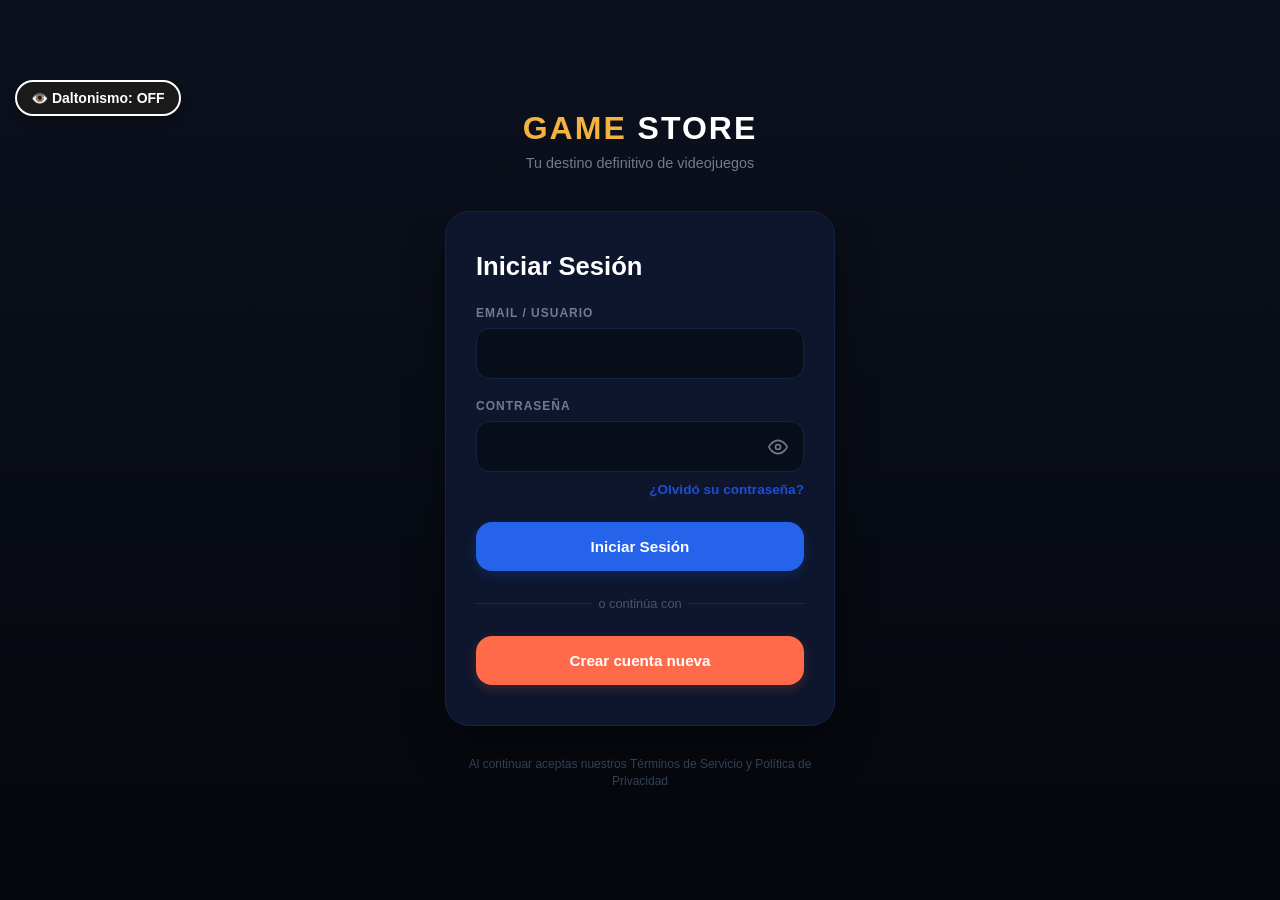
==== html/index.html @ 2970799a "Proyecto completo GAMESTORE" ====
<!DOCTYPE html>
<html lang="es">

<head>
    <meta charset="UTF-8">
    <meta name="viewport" content="width=device-width, initial-scale=1.0">

    <title>GAMESTORE - Iniciar Sesión</title>
    <link rel="stylesheet" href="../estilos/estilo_global.css">
    <link rel="stylesheet" href="../estilos/estilo_inicio.css">
</head>

<body>

    <div class="container">

        <div class="brand">
            <h1 class="logo">
                <span class="yellow">GAME</span>
                <span class="white">STORE</span>
            </h1>

            <p class="slogan">
                Tu destino definitivo de videojuegos
            </p>
        </div>


        <div class="login-card">

            <h2 class="title">
                Iniciar Sesión
            </h2>


            <form
                id="formLogin"
                action="../php/procesar_login2.php"
                method="POST"
            >

                <!-- USUARIO O CORREO -->
                <div class="input-group">

                    <label for="username">
                        Email / Usuario
                    </label>

                    <div class="input-wrapper">

                        <input
                            type="text"
                            id="username"
                            name="login_input"
                            autocomplete="username"
                            required
                        >

                    </div>

                </div>


                <!-- CONTRASEÑA -->
                <div class="input-group">

                    <label for="password">
                        Contraseña
                    </label>

                    <div class="input-wrapper">

                        <input
                            type="password"
                            id="password"
                            name="contrasena"
                            autocomplete="current-password"
                            required
                        >


                        <span
                            class="toggle-password"
                            id="mostrarPassword"
                            title="Mostrar contraseña"
                        >

                            <svg
                                xmlns="http://www.w3.org/2000/svg"
                                width="20"
                                height="20"
                                viewBox="0 0 24 24"
                                fill="none"
                                stroke="currentColor"
                                stroke-width="2"
                                stroke-linecap="round"
                                stroke-linejoin="round"
                            >

                                <path
                                    d="M1 12s4-8 11-8 11 8 11 8-4 8-11 8-11-8-11-8z"
                                ></path>

                                <circle
                                    cx="12"
                                    cy="12"
                                    r="3"
                                ></circle>

                            </svg>

                        </span>

                    </div>

                </div>


                <!-- RECUPERAR CONTRASEÑA -->
                <a
                    href="#"
                    class="forgot-password"
                    id="btnOlvidePassword"
                >
                    ¿Olvidó su contraseña?
                </a>


                <!-- BOTÓN LOGIN -->
                <button
                    type="submit"
                    class="btn btn-primary"
                    id="btnLogin"
                >
                    Iniciar Sesión
                </button>


                <div class="divider">
                    o continúa con
                </div>


                <!-- CREAR CUENTA -->
                <button
                    type="button"
                    class="btn btn-secondary"
                    id="btnCrearCuenta"
                >
                    Crear cuenta nueva
                </button>

            </form>

        </div>


        <p class="footer-text">

            Al continuar aceptas nuestros
            Términos de Servicio y
            Política de Privacidad

        </p>

    </div>


    <!-- JAVASCRIPT -->

    <script src="../javascript/inicio.js"></script>
    <script src="../javascript/daltonismo.js"></script>

</body>

</html>
---- estilos/estilo_global.css ----
/* ===================================================
   DISEÑO RESPONSIVO (Adaptabilidad a todas las pantallas)
   =================================================== */
html {
  font-size: 100%;
  box-sizing: border-box;
}

*, *:before, *:after {
  box-sizing: inherit;
}

/* Imágenes y videos adaptables */
img, video, iframe {
  max-width: 100%;
  height: auto;
}

/* Contenedores flexibles */
.container, .wrapper, main {
  width: 100%;
  max-width: 1200px;
  margin: 0 auto;
  padding: 0 15px;
}

/* Tablas con desplazamiento horizontal en celulares */
.table-responsive {
  width: 100%;
  overflow-x: auto;
  -webkit-overflow-scrolling: touch;
}

/* Media Queries para pantallas pequeñas (Celulares) */
@media screen and (max-width: 768px) {
  body {
    font-size: 15px;
  }

  /* Si usas grillas o columnas, las convierte a 1 sola columna en móvil */
  .row, .grid, .flex-container {
    flex-direction: column !important;
    display: block !important;
  }

  .col, [class*="col-"] {
    width: 100% !important;
    margin-bottom: 15px;
  }
}

/* ===================================================
   BOTÓN Y MODO DALTONISMO
   =================================================== */

/* Botón flotante en la esquina superior izquierda */
.btn-daltonismo {
  position: fixed;
  top: 80px;
  left: 15px;
  z-index: 99999;
  background-color: #1a1a1a;
  color: #ffffff;
  border: 2px solid #ffffff;
  padding: 8px 14px;
  font-size: 14px;
  font-weight: bold;
  border-radius: 20px;
  cursor: pointer;
  box-shadow: 0px 4px 10px rgba(0, 0, 0, 0.3);
  transition: all 0.3s ease;
}

.btn-daltonismo:hover {
  background-color: #333333;
  transform: scale(1.05);
}

/* Estilos aplicados cuando el modo daltonismo está activo */
body.modo-daltonismo {
  /* Filtro de alto contraste para diferenciar tonos rojos/verdes */
  filter: contrast(125%) saturate(140%);
}

/* Ajustes visuales directos a botones e hipervínculos durante el modo activo */
body.modo-daltonismo a {
  text-decoration: underline !important;
  font-weight: bold;
}

body.modo-daltonismo button,
body.modo-daltonismo .btn {
  border: 2px solid #000000 !important;
}
/* ===================================================
   FOOTER TIPO STEAM
   =================================================== */
.steam-footer {
  background-color: #171d25;
  color: #8f98a0;
  font-family: inherit;
  font-size: 12px;
  padding: 40px 20px;
  margin-top: 50px;
  width: 100%;
  box-sizing: border-box;
}

.steam-footer-container {
  max-width: 1200px;
  margin: 0 auto;
  display: flex;
  justify-content: space-between;
  gap: 40px;
  flex-wrap: wrap;
}

/* Lado Izquierdo */
.steam-footer-left {
  flex: 1;
  min-width: 280px;
  max-width: 380px;
}

.steam-footer-logo {
  color: #ffffff;
  font-size: 24px;
  font-weight: 800;
  margin: 0 0 15px 0;
  letter-spacing: 2px;
}

.steam-footer-copy {
  color: #8f98a0;
  line-height: 1.5;
  margin: 0 0 20px 0;
  font-size: 11px;
}

.steam-footer-socials {
  display: flex;
  gap: 15px;
}

.steam-footer-socials a {
  color: #c6d4df !important;
  text-decoration: none !important;
  font-size: 13px;
  font-weight: bold;
  transition: color 0.2s ease;
}

.steam-footer-socials a:hover {
  color: #ffffff !important;
}

/* Lado Derecho */
.steam-footer-right {
  flex: 2;
  display: flex;
  justify-content: space-between;
  gap: 20px;
  flex-wrap: wrap;
}

.steam-col {
  display: flex;
  flex-direction: column;
  gap: 8px;
}

.steam-col h4 {
  color: #ffffff;
  font-size: 13px;
  font-weight: bold;
  margin: 0 0 8px 0;
  text-transform: uppercase;
  letter-spacing: 0.5px;
}

/* Forzar los colores de los enlaces para que no salgan azules */
.steam-col a {
  color: #8f98a0 !important;
  text-decoration: none !important;
  font-size: 12px;
  transition: color 0.2s ease;
}

.steam-col a:hover {
  color: #67c1f5 !important; /* Azul Steam al pasar el cursor */
}

/* Responsivo para móviles */
@media screen and (max-width: 768px) {
  .steam-footer-container {
    flex-direction: column;
  }
  .steam-footer-right {
    display: grid;
    grid-template-columns: repeat(2, 1fr);
    gap: 25px;
  }
}
---- estilos/estilo_inicio.css ----
* {
    box-sizing: border-box;
    margin: 0;
    padding: 0;
    font-family: 'Hubot Sans', sans-serif;
}

body {
    background: linear-gradient(180deg, #0b111e 0%, #05070c 100%);
    min-height: 100vh;
    display: flex;
    justify-content: center;
    align-items: center;
    color: #ffffff;
    padding: 20px;
}

.container {
    width: 100%;
    max-width: 420px;
    text-align: center;
}


.brand {
    margin-bottom: 40px;
}

.logo {
    font-size: 2rem;
    font-weight: 800;
    letter-spacing: 2px;
    text-transform: uppercase;
}

.logo span.yellow {
    color: #f3b33e;
}

.logo span.white {
    color: #ffffff;
    position: relative;
}.slogan {
    color: #727b8e;
    font-size: 0.9rem;
    margin-top: 8px;
    font-weight: 400;
}


.login-card {
    background-color: #0d162d;
    border: 1px solid #162244;
    border-radius: 24px;
    padding: 40px 30px;
    box-shadow: 0 20px 40px rgba(0, 0, 0, 0.4);
}

.title {
    font-size: 1.6rem;
    font-weight: 700;
    text-align: left;
    margin-bottom: 25px;
}


.input-group {
    text-align: left;
    margin-bottom: 20px;
}

.input-group label {
    display: block;
    font-size: 0.75rem;
    text-transform: uppercase;
    color: #727b8e;
    font-weight: 600;
    letter-spacing: 1px;
    margin-bottom: 8px;
}

.input-wrapper {
    position: relative;
    display: flex;
    align-items: center;
}

.input-wrapper input {
    width: 100%;
    background-color: #080d1a;
    border: 1px solid #162244;
    border-radius: 14px;
    padding: 16px;
    color: #ffffff;
    font-size: 0.95rem;
    outline: none;
    transition: border-color 0.2s;
}

.input-wrapper input::placeholder {
    color: #3b465d;
}

.input-wrapper input:focus {
    border-color: #2563eb;
}


.toggle-password {
    position: absolute;
    right: 16px;
    cursor: pointer;
    color: #727b8e;
    display: flex;
    align-items: center;
}

.toggle-password:hover {
    color: #ffffff;
}


.forgot-password {
    display: block;
    text-align: right;
    color: #1d4ed8;
    font-size: 0.85rem;
    text-decoration: none;
    margin-top: -10px;
    margin-bottom: 25px;
    font-weight: 600;
}

.forgot-password:hover {
    text-decoration: underline;
}

.divider {
    display: flex;
    align-items: center;
    text-align: center;
    color: #475569;
    font-size: 0.8rem;
    margin: 25px 0;
}

.divider::before, .divider::after {
    content: '';
    flex: 1;
    border-bottom: 1px solid #1e293b;
}

.divider:not(:empty)::before { margin-right: .5em; }
.divider:not(:empty)::after { margin-left: .5em; }


.btn {
    width: 100%;
    padding: 16px;
    border-radius: 16px;
    font-size: 0.95rem;
    font-weight: 600;
    border: none;
    cursor: pointer;
    transition: opacity 0.2s, transform 0.1s;
}

.btn:active {
    transform: scale(0.98);
}

.btn-primary {
    background-color: #2563eb;
    color: #ffffff;
    box-shadow: 0 4px 12px rgba(37, 99, 235, 0.2);
}

.btn-secondary {
    background-color: #ff6b4a;
    color: #ffffff;
    box-shadow: 0 4px 12px rgba(255, 107, 74, 0.2);
}

.btn:hover {
    opacity: 0.9;
}

/* --- Footer con texto legal --- */
.footer-text {
    color: #334155;
    font-size: 0.75rem;
    line-height: 1.4;
    margin-top: 30px;
    padding: 0 10px;
}
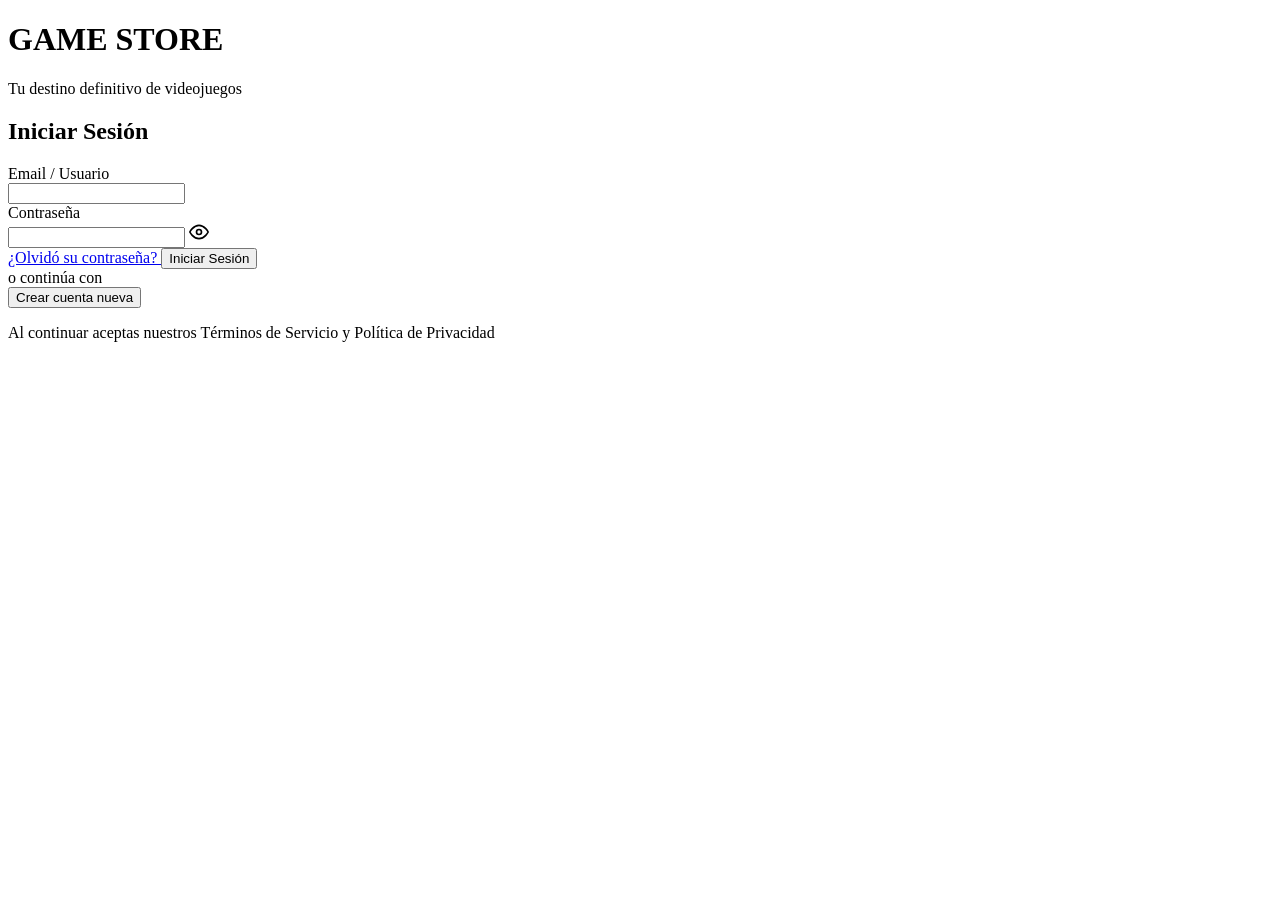
==== commit 140587c4: "Corregir rutas de archivos HTML, CSS, JS y PHP" ====
--- a/html/index.html
+++ b/html/index.html
@@ -6,8 +6,8 @@
     <meta name="viewport" content="width=device-width, initial-scale=1.0">
 
     <title>GAMESTORE - Iniciar Sesión</title>
-    <link rel="stylesheet" href="../estilos/estilo_global.css">
-    <link rel="stylesheet" href="../estilos/estilo_inicio.css">
+    <link rel="stylesheet" href="estilos/estilo_global.css">
+    <link rel="stylesheet" href="estilos/estilo_inicio.css">
 </head>
 
 <body>
@@ -35,7 +35,7 @@
 
             <form
                 id="formLogin"
-                action="../php/procesar_login2.php"
+                action="php/procesar_login2.php"
                 method="POST"
             >
 
@@ -168,8 +168,8 @@
 
     <!-- JAVASCRIPT -->
 
-    <script src="../javascript/inicio.js"></script>
-    <script src="../javascript/daltonismo.js"></script>
+    <script src="javascript/inicio.js"></script>
+    <script src="javascript/daltonismo.js"></script>
 
 </body>
 
